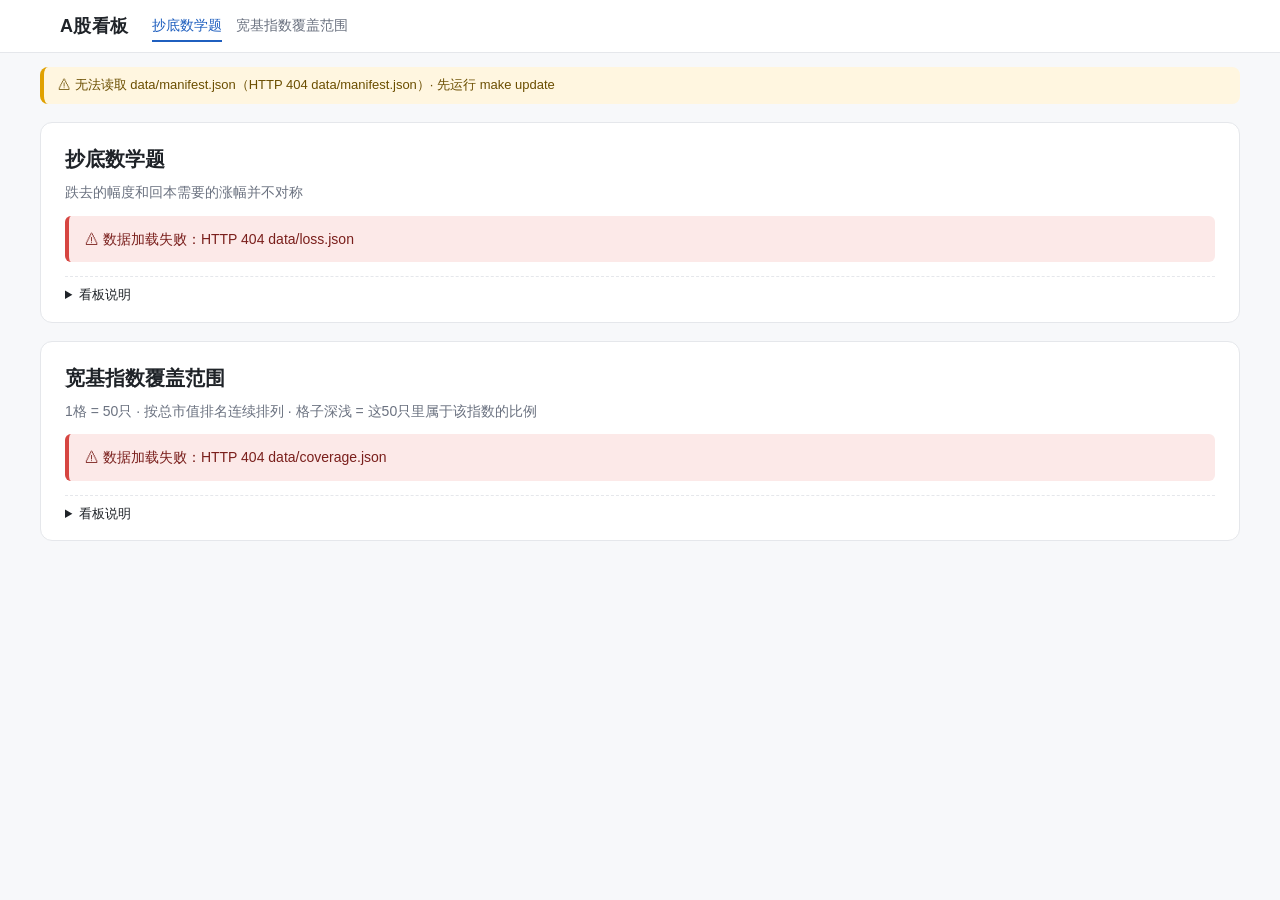
==== web/index.html @ 6a3ee6ce "M0: skeleton, ETL framework, web shell, panels: loss, coverage Self-authored A-share dashboard. Pyth" ====
<!DOCTYPE html>
<html lang="zh-CN">
<head>
  <meta charset="utf-8">
  <meta name="viewport" content="width=device-width, initial-scale=1">
  <meta name="robots" content="noindex, nofollow">
  <title>A股看板</title>
  <link rel="icon" href="data:image/svg+xml,%3Csvg xmlns='http://www.w3.org/2000/svg' viewBox='0 0 32 32'%3E%3Crect width='32' height='32' rx='6' fill='%231F5FBF'/%3E%3Crect x='6' y='17' width='5' height='9' fill='%23fff'/%3E%3Crect x='13.5' y='11' width='5' height='15' fill='%23fff'/%3E%3Crect x='21' y='6' width='5' height='20' fill='%23fff'/%3E%3C/svg%3E">
  <link rel="stylesheet" href="css/style.css">
  <script defer src="vendor/echarts.min.js"></script>
  <script defer src="js/app.js"></script>
  <script defer src="js/panels/loss.js"></script>
  <script defer src="js/panels/coverage.js"></script>
</head>
<body>
  <header class="site-header">
    <div class="site-header-inner">
      <h1>A股看板</h1>
      <nav id="nav" class="nav" aria-label="面板导航"></nav>
    </div>
  </header>

  <div id="freshness" class="freshness" role="status" aria-live="polite">正在读取数据状态…</div>

  <main id="main" class="main">
    <noscript><p class="panel-error">本页需要启用 JavaScript 才能渲染图表与表格。</p></noscript>
  </main>
</body>
</html>
---- web/css/style.css ----
/* A股看板 —— 主题与版式。无外部字体、无外部 URL。 */
:root {
  --bg: #F7F8FA;
  --fg: #1F2328;
  --muted: #6B7280;
  --card: #FFFFFF;
  --border: #E5E7EB;
  --accent: #1F5FBF;
  --up: #D64541;     /* 涨：红 */
  --down: #1E9E5A;   /* 跌：绿 */
  --header-h: 64px;
  /* 七个指数颜色由 js/app.js 在启动时写入 --idx-000300 … --idx-uncovered */
}

* { box-sizing: border-box; }

html {
  scroll-padding-top: calc(var(--header-h) + 8px);
}
/* 平滑滚动只在页面就位后启用（由 app.js 添加），避免与深链接首屏定位互相干扰 */
html.smooth { scroll-behavior: smooth; }

body {
  margin: 0;
  background: var(--bg);
  color: var(--fg);
  font: 15px/1.6 -apple-system, BlinkMacSystemFont, 'PingFang SC', 'Hiragino Sans GB',
        'Microsoft YaHei', 'Noto Sans CJK SC', 'Helvetica Neue', Arial, sans-serif;
  -webkit-font-smoothing: antialiased;
}

/* ---------- 顶栏 ---------- */
.site-header {
  position: sticky;
  top: 0;
  z-index: 20;
  background: rgba(255, 255, 255, 0.94);
  backdrop-filter: saturate(160%) blur(6px);
  border-bottom: 1px solid var(--border);
}
.site-header-inner {
  max-width: 1200px;
  margin: 0 auto;
  padding: 10px 20px;
  display: flex;
  flex-wrap: wrap;
  align-items: center;
  gap: 6px 24px;
}
.site-header h1 {
  margin: 0;
  font-size: 18px;
  font-weight: 600;
  letter-spacing: 0.02em;
}
.nav {
  display: flex;
  flex-wrap: wrap;
  gap: 2px 14px;
}
.nav-link {
  color: var(--muted);
  text-decoration: none;
  padding: 4px 0;
  border-bottom: 2px solid transparent;
  font-size: 14px;
}
.nav-link:hover { color: var(--fg); }
.nav-link.active {
  color: var(--accent);
  border-bottom-color: var(--accent);
}

/* ---------- 新鲜度条 ---------- */
.freshness {
  max-width: 1200px;
  margin: 14px auto 0;
  padding: 8px 14px;
  border-radius: 8px;
  font-size: 13px;
  color: var(--muted);
  background: #EEF1F5;
  border-left: 4px solid #B0B7C3;
}
.freshness code { font-size: 12px; background: rgba(0, 0, 0, 0.05); padding: 1px 5px; border-radius: 4px; }
.fresh-green { background: #E8F6EE; border-left-color: #1E9E5A; color: #14613A; }
.fresh-amber { background: #FFF6E0; border-left-color: #E0A100; color: #6B4E00; }
.fresh-red   { background: #FCE9E8; border-left-color: #D64541; color: #7A1F1C; }

/* ---------- 面板卡片 ---------- */
.main { padding: 0 0 40px; }
.panel {
  max-width: 1200px;
  margin: 18px auto;
  padding: 20px 24px 16px;
  background: var(--card);
  border: 1px solid var(--border);
  border-radius: 12px;
}
.panel-head {
  display: flex;
  flex-wrap: wrap;
  align-items: center;
  gap: 8px 14px;
}
.panel-head h2 {
  margin: 0;
  font-size: 20px;
  font-weight: 600;
  flex: 1 1 auto;
}
.btn-export {
  font: inherit;
  font-size: 13px;
  padding: 5px 12px;
  color: var(--accent);
  background: #fff;
  border: 1px solid var(--accent);
  border-radius: 6px;
  cursor: pointer;
}
.btn-export:hover { background: #EEF3FB; }
.btn-export:disabled { opacity: 0.5; cursor: default; }
.panel-subtitle { margin: 6px 0 0; color: var(--muted); font-size: 14px; }
.panel-asof { margin: 2px 0 12px; color: var(--muted); font-size: 12.5px; }
.panel-badge-stale {
  display: inline-block;
  padding: 2px 10px;
  border-radius: 999px;
  background: #FFF6E0;
  color: #6B4E00;
  border: 1px solid #E0A100;
  font-size: 12px;
}
.panel-body { min-height: 420px; position: relative; }
.panel-body h3 { font-size: 15px; margin: 22px 0 8px; font-weight: 600; }
.panel-loading { color: var(--muted); font-size: 13px; padding: 20px 0; }
.panel-error {
  margin: 12px 0;
  padding: 12px 16px;
  border-left: 4px solid var(--up);
  background: #FCE9E8;
  color: #7A1F1C;
  border-radius: 6px;
  font-size: 14px;
}
details.panel-notes {
  margin-top: 14px;
  border-top: 1px dashed var(--border);
  padding-top: 8px;
  font-size: 13px;
  color: var(--muted);
}
details.panel-notes summary { cursor: pointer; color: var(--fg); font-weight: 500; }
details.panel-notes ul { margin: 6px 0 0; padding-left: 20px; }
details.panel-notes li { margin: 3px 0; }

/* ---------- 图例、滚动容器 ---------- */
.legend { display: flex; flex-wrap: wrap; gap: 6px 16px; margin: 4px 0 10px; font-size: 13px; color: var(--muted); }
.legend-item { display: inline-flex; align-items: center; gap: 6px; }
.swatch { width: 14px; height: 14px; border-radius: 3px; display: inline-block; }
.scroll-x { overflow-x: auto; -webkit-overflow-scrolling: touch; }
.scroll-x > .chart-wide { min-width: 860px; }
.chart { width: 100%; }
.chart-note { margin: 6px 0 0; font-size: 13px; color: var(--muted); }

/* ---------- 表格 ---------- */
table.data-table {
  border-collapse: collapse;
  font-size: 13.5px;
  margin: 6px 0 0;
}
table.data-table caption {
  caption-side: bottom;
  text-align: left;
  color: var(--muted);
  font-size: 12.5px;
  padding: 6px 0 0;
}
table.data-table th,
table.data-table td {
  padding: 6px 10px;
  border: 1px solid var(--border);
  text-align: right;
  white-space: nowrap;
  font-variant-numeric: tabular-nums;
}
table.data-table th { background: #F3F4F6; font-weight: 600; }
table.data-table th[scope="row"] { text-align: left; }
table.data-table thead th:first-child { text-align: left; }

table.loss-table td.na { color: #9CA3AF; text-align: center; }
table.loss-table td.deep { color: #fff; }
table.recovery-table { margin-top: 8px; }
table.overlap-table td.strong { color: #fff; }

/* ---------- 窄屏 ---------- */
@media (max-width: 768px) {
  :root { --header-h: 84px; }
  .site-header-inner { padding: 8px 12px; gap: 2px 14px; }
  .site-header h1 { font-size: 16px; }
  .nav-link { font-size: 13px; }
  .freshness { margin: 10px 10px 0; font-size: 12px; }
  .panel { margin: 12px 10px; padding: 12px 12px 10px; border-radius: 10px; }
  .panel-head h2 { font-size: 17px; }
  .panel-subtitle { font-size: 13px; }
  .panel-asof .asof-suffix { display: none; }
  .panel-body { min-height: 0 !important; }
  table.data-table { font-size: 12px; }
  table.data-table th, table.data-table td { padding: 4px 6px; }
}
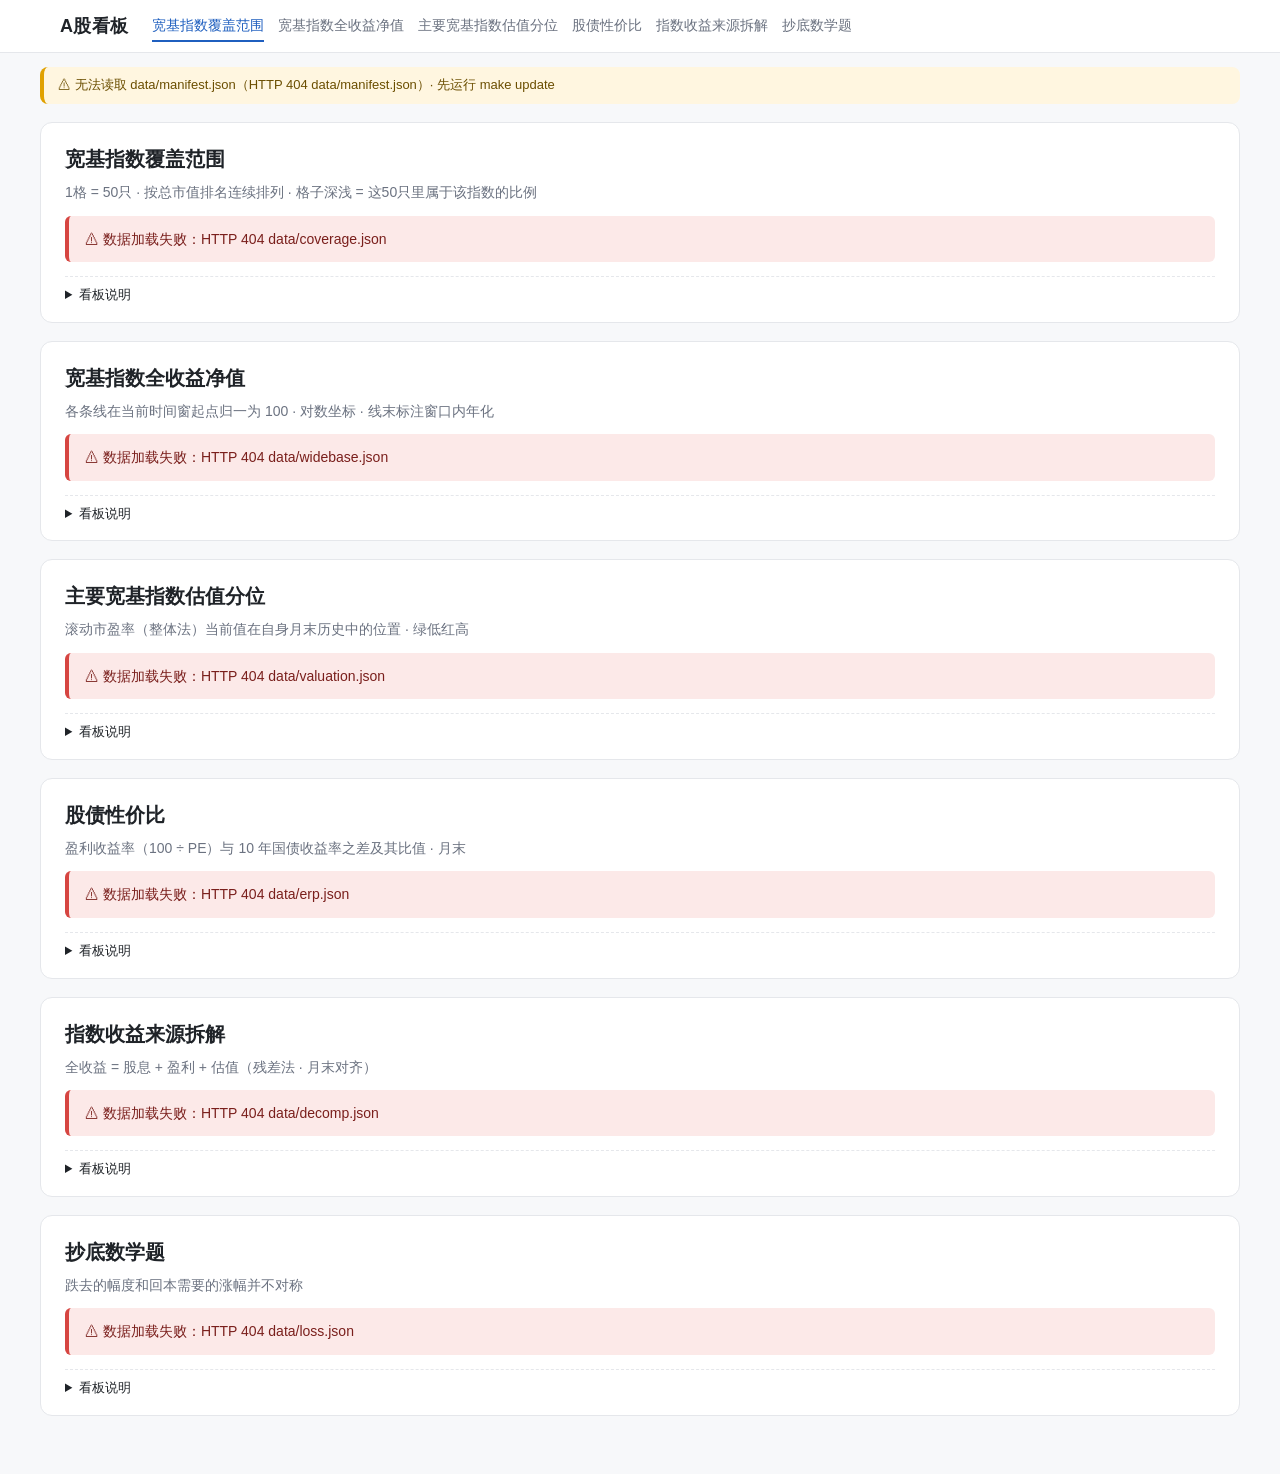
==== commit 56509433: "M1: 宽基与估值簇 — widebase, valuation, erp, decomp 四个新面板（注册顺序 coverage → widebase → valuation → erp → dec" ====
--- a/web/index.html
+++ b/web/index.html
@@ -9,8 +9,14 @@
   <link rel="stylesheet" href="css/style.css">
   <script defer src="vendor/echarts.min.js"></script>
   <script defer src="js/app.js"></script>
+  <script defer src="js/lib/charts.js"></script>
+  <!-- 面板脚本的顺序 = 注册顺序 = 页面与导航顺序 -->
+  <script defer src="js/panels/coverage.js"></script>
+  <script defer src="js/panels/widebase.js"></script>
+  <script defer src="js/panels/valuation.js"></script>
+  <script defer src="js/panels/erp.js"></script>
+  <script defer src="js/panels/decomp.js"></script>
   <script defer src="js/panels/loss.js"></script>
-  <script defer src="js/panels/coverage.js"></script>
 </head>
 <body>
   <header class="site-header">
--- a/web/css/style.css
+++ b/web/css/style.css
@@ -193,6 +193,60 @@
 table.loss-table td.deep { color: #fff; }
 table.recovery-table { margin-top: 8px; }
 table.overlap-table td.strong { color: #fff; }
+table.data-table th.sortable { cursor: pointer; user-select: none; }
+table.data-table th.sortable:hover { background: #E9EBEF; }
+table.data-table th.sortable[aria-sort="descending"]::after { content: ' \25BE'; color: var(--accent); }
+table.data-table th.sortable[aria-sort="ascending"]::after { content: ' \25B4'; color: var(--accent); }
+table.data-table td.pos { color: var(--up); }
+table.data-table td.neg { color: var(--down); }
+table.data-table td.dim { color: #9CA3AF; }
+
+/* ---------- 面板工具条、读数、图表高度 ---------- */
+.panel-tools { display: flex; flex-wrap: wrap; gap: 6px; margin: 0 0 10px; align-items: center; }
+.range-btn {
+  font: inherit;
+  font-size: 13px;
+  padding: 4px 10px;
+  color: var(--fg);
+  background: #fff;
+  border: 1px solid var(--border);
+  border-radius: 6px;
+  cursor: pointer;
+  line-height: 1.4;
+}
+.range-btn:hover { border-color: var(--accent); color: var(--accent); }
+.range-btn.active { background: var(--accent); color: #fff; border-color: var(--accent); }
+.range-btn:focus-visible { outline: 2px solid var(--accent); outline-offset: 2px; }
+.inline-select {
+  font: inherit;
+  font-size: 13px;
+  padding: 4px 8px;
+  border: 1px solid var(--border);
+  border-radius: 6px;
+  background: #fff;
+  color: var(--fg);
+}
+.tools-label { font-size: 13px; color: var(--muted); margin-right: 2px; }
+.readout { display: flex; flex-wrap: wrap; gap: 4px 18px; margin: 6px 0 10px; font-size: 14px; color: var(--muted); }
+.readout strong { color: var(--fg); font-size: 16px; font-variant-numeric: tabular-nums; font-weight: 600; }
+.chart-tall { height: 520px; }
+.chart-mid { height: 420px; }
+.chart-auto { min-height: 160px; }
+.formula {
+  margin: 10px 0 0;
+  font-size: 13px;
+  color: var(--muted);
+  font-family: ui-monospace, SFMono-Regular, Menlo, Consolas, 'PingFang SC', 'Microsoft YaHei', monospace;
+}
+.val-legend { display: flex; flex-wrap: wrap; gap: 4px 14px; font-size: 12.5px; color: var(--muted); margin: 0 0 6px; }
+.val-legend .grad {
+  display: inline-block; width: 64px; height: 10px; border-radius: 5px; vertical-align: middle; margin: 0 6px;
+  background: linear-gradient(90deg, var(--down), #E6C84B, var(--up));
+}
+.badge-short {
+  display: inline-block; padding: 0 6px; border-radius: 999px; font-size: 11px; line-height: 16px;
+  background: #FFF6E0; color: #6B4E00; border: 1px solid #E0A100; margin-left: 4px; vertical-align: middle;
+}
 
 /* ---------- 窄屏 ---------- */
 @media (max-width: 768px) {
@@ -208,4 +262,9 @@
   .panel-body { min-height: 0 !important; }
   table.data-table { font-size: 12px; }
   table.data-table th, table.data-table td { padding: 4px 6px; }
-}
+  .chart-tall { height: 380px; }
+  .chart-mid { height: 340px; }
+  .range-btn { padding: 4px 8px; font-size: 12px; }
+  .readout { font-size: 13px; gap: 2px 12px; }
+  .readout strong { font-size: 14px; }
+}
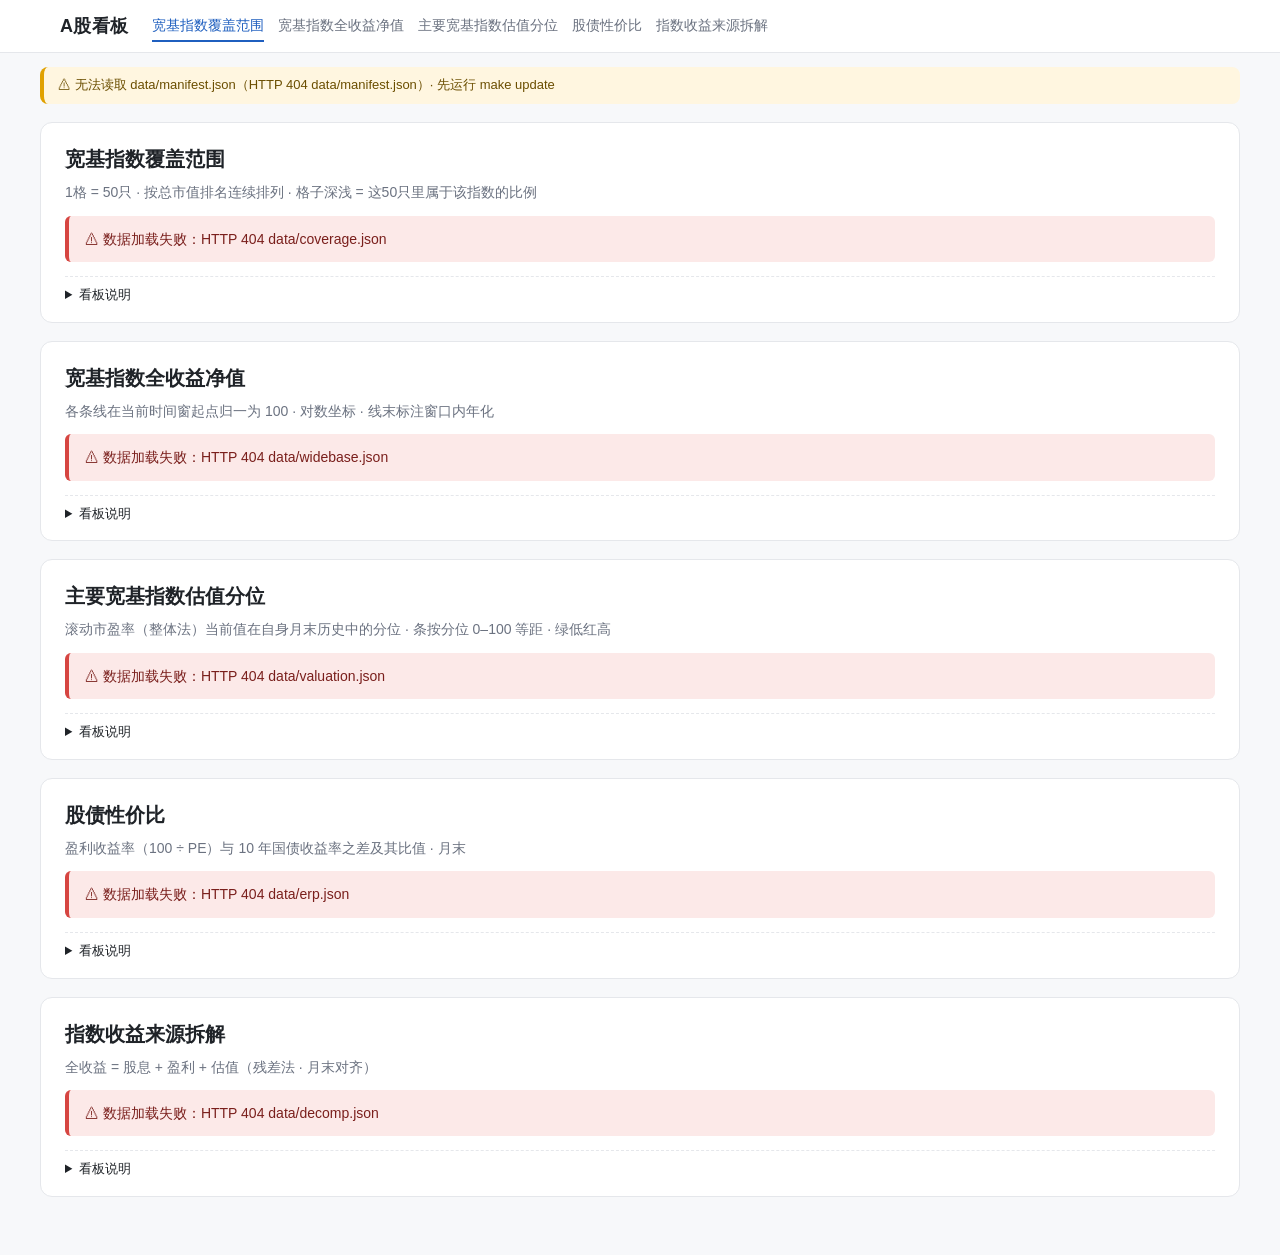
==== commit f9ab2bb6: "M2 part 3: swheat, indheat, turnover front end; valuation percentile bar; shared heatmap helpers" ====
--- a/web/index.html
+++ b/web/index.html
@@ -16,6 +16,9 @@
   <script defer src="js/panels/valuation.js"></script>
   <script defer src="js/panels/erp.js"></script>
   <script defer src="js/panels/decomp.js"></script>
+  <script defer src="js/panels/swheat.js"></script>
+  <script defer src="js/panels/indheat.js"></script>
+  <script defer src="js/panels/turnover.js"></script>
   <script defer src="js/panels/loss.js"></script>
 </head>
 <body>
--- a/web/css/style.css
+++ b/web/css/style.css
@@ -227,6 +227,16 @@
   color: var(--fg);
 }
 .tools-label { font-size: 13px; color: var(--muted); margin-right: 2px; }
+.tools-group { display: inline-flex; flex-wrap: wrap; gap: 6px; align-items: center; margin-right: 10px; }
+.tools-group[hidden] { display: none; }
+.crumbs { display: flex; flex-wrap: wrap; align-items: center; gap: 6px 10px; margin: 0 0 8px; font-size: 13px; color: var(--muted); }
+.crumbs strong { color: var(--fg); }
+.crumbs .sep { color: #9CA3AF; }
+.btn-back { margin-left: 4px; }
+.heat-legend { font-size: 12.5px; color: var(--muted); margin: 0 0 6px; }
+.chart-heat { height: 820px; }
+.chart-heat-ind { height: 780px; }
+.chart-turnover { height: 640px; }
 .readout { display: flex; flex-wrap: wrap; gap: 4px 18px; margin: 6px 0 10px; font-size: 14px; color: var(--muted); }
 .readout strong { color: var(--fg); font-size: 16px; font-variant-numeric: tabular-nums; font-weight: 600; }
 .chart-tall { height: 520px; }
@@ -264,6 +274,10 @@
   table.data-table th, table.data-table td { padding: 4px 6px; }
   .chart-tall { height: 380px; }
   .chart-mid { height: 340px; }
+  .chart-heat { height: 620px; }
+  .chart-heat-ind { height: 600px; }
+  .chart-turnover { height: 520px; }
+  .tools-group { margin-right: 6px; }
   .range-btn { padding: 4px 8px; font-size: 12px; }
   .readout { font-size: 13px; gap: 2px 12px; }
   .readout strong { font-size: 14px; }
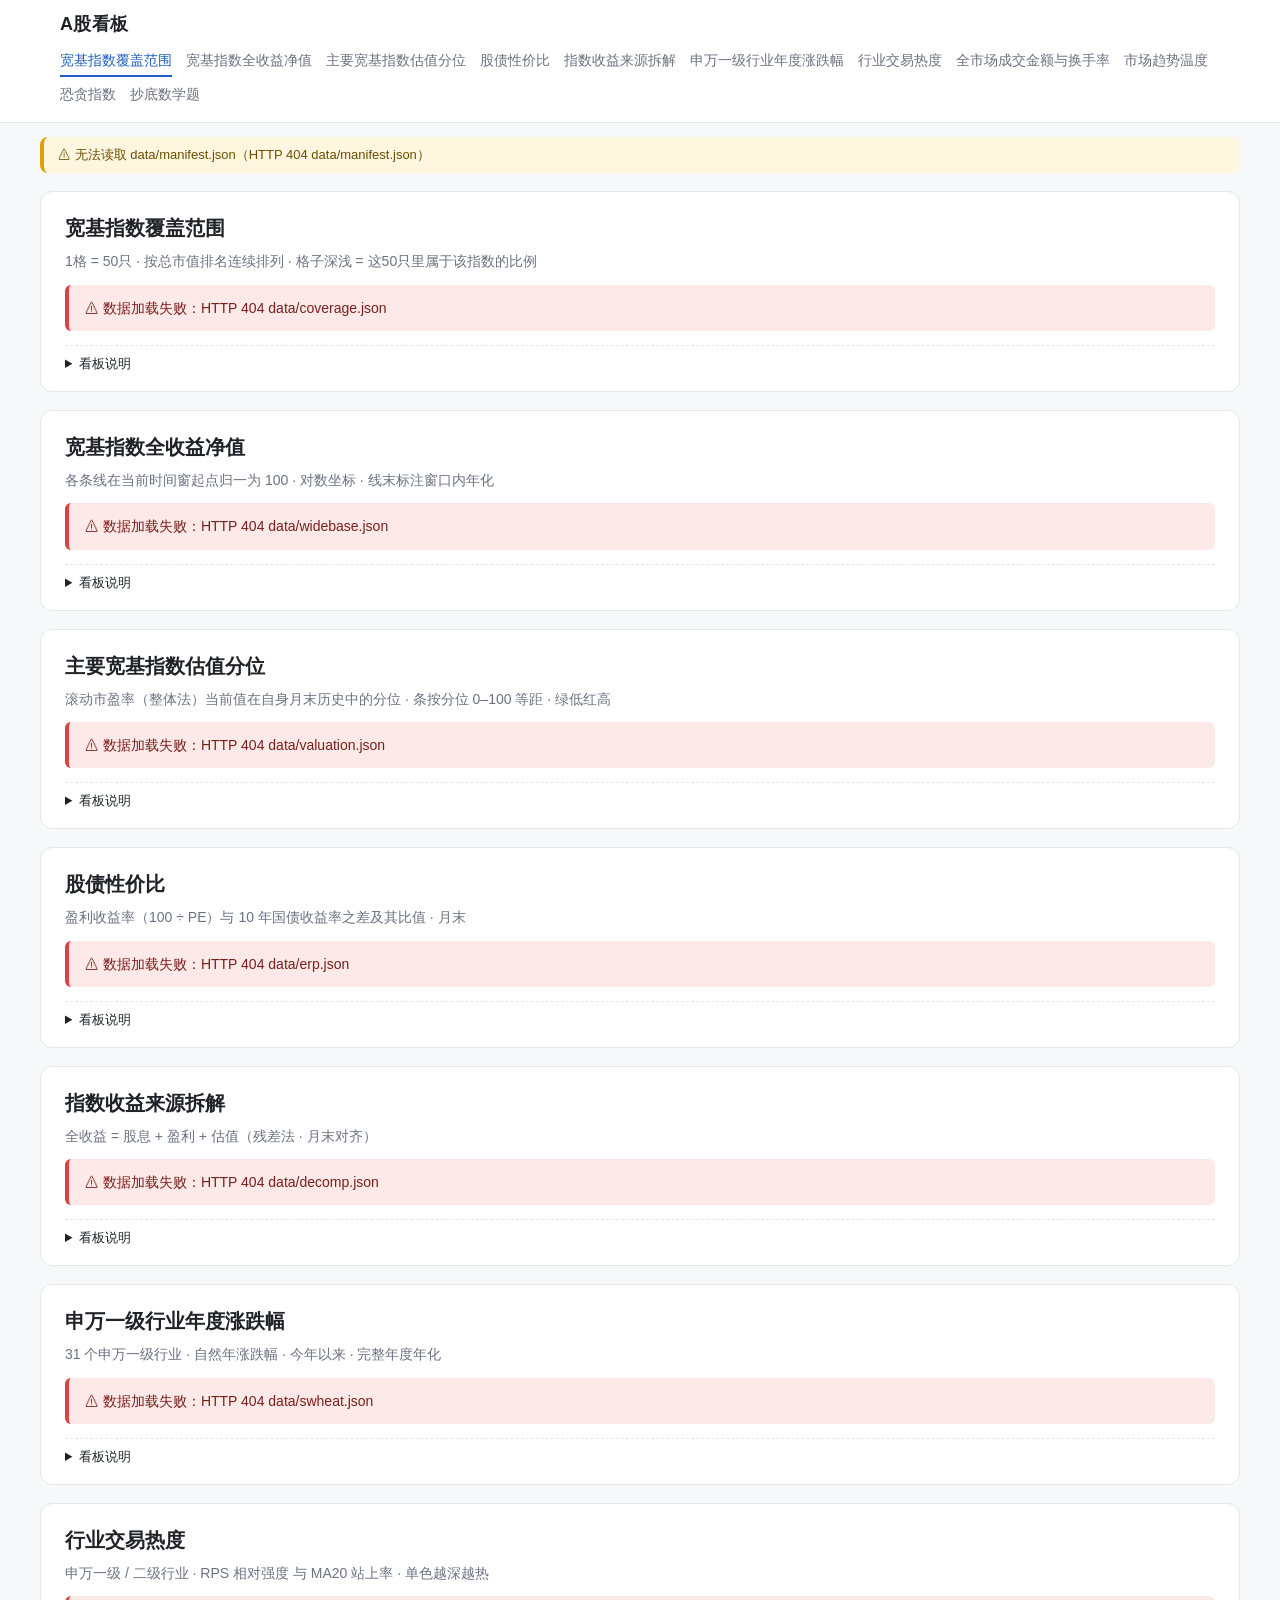
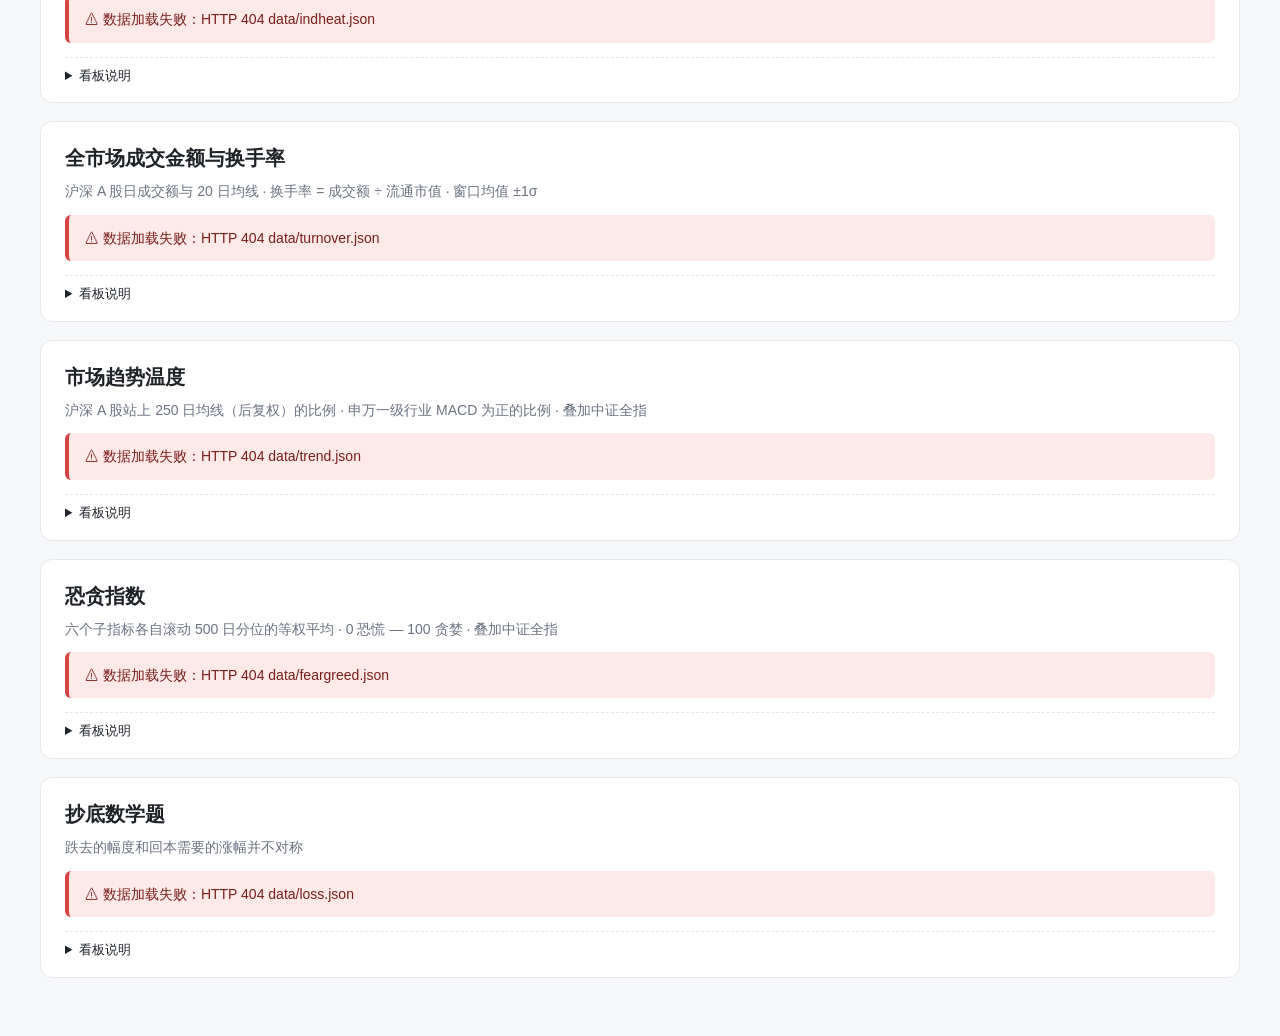
==== commit c0834e41: "M3 part 3: trend + feargreed front-end panels, time-axis helpers, palette" ====
--- a/web/index.html
+++ b/web/index.html
@@ -19,6 +19,8 @@
   <script defer src="js/panels/swheat.js"></script>
   <script defer src="js/panels/indheat.js"></script>
   <script defer src="js/panels/turnover.js"></script>
+  <script defer src="js/panels/trend.js"></script>
+  <script defer src="js/panels/feargreed.js"></script>
   <script defer src="js/panels/loss.js"></script>
 </head>
 <body>
--- a/web/css/style.css
+++ b/web/css/style.css
@@ -237,6 +237,14 @@
 .chart-heat { height: 820px; }
 .chart-heat-ind { height: 780px; }
 .chart-turnover { height: 640px; }
+.chart-trend { height: 720px; }
+.chart-fg { height: 760px; }
+.fg-head { display: flex; flex-wrap: wrap; align-items: baseline; gap: 10px 22px; margin: 4px 0 10px; }
+.fg-big { font-size: 44px; font-weight: 700; line-height: 1; font-variant-numeric: tabular-nums; }
+.fg-band { font-size: 18px; font-weight: 600; padding: 2px 10px; border-radius: 6px; color: #fff; }
+.fg-date { color: var(--muted); font-size: 13px; }
+.fg-table td.num { text-align: right; font-variant-numeric: tabular-nums; }
+.fg-table .def { color: var(--muted); font-size: 12.5px; text-align: left; white-space: normal; min-width: 240px; }
 .readout { display: flex; flex-wrap: wrap; gap: 4px 18px; margin: 6px 0 10px; font-size: 14px; color: var(--muted); }
 .readout strong { color: var(--fg); font-size: 16px; font-variant-numeric: tabular-nums; font-weight: 600; }
 .chart-tall { height: 520px; }
@@ -277,6 +285,9 @@
   .chart-heat { height: 620px; }
   .chart-heat-ind { height: 600px; }
   .chart-turnover { height: 520px; }
+  .chart-trend { height: 600px; }
+  .chart-fg { height: 640px; }
+  .fg-big { font-size: 36px; }
   .tools-group { margin-right: 6px; }
   .range-btn { padding: 4px 8px; font-size: 12px; }
   .readout { font-size: 13px; gap: 2px 12px; }
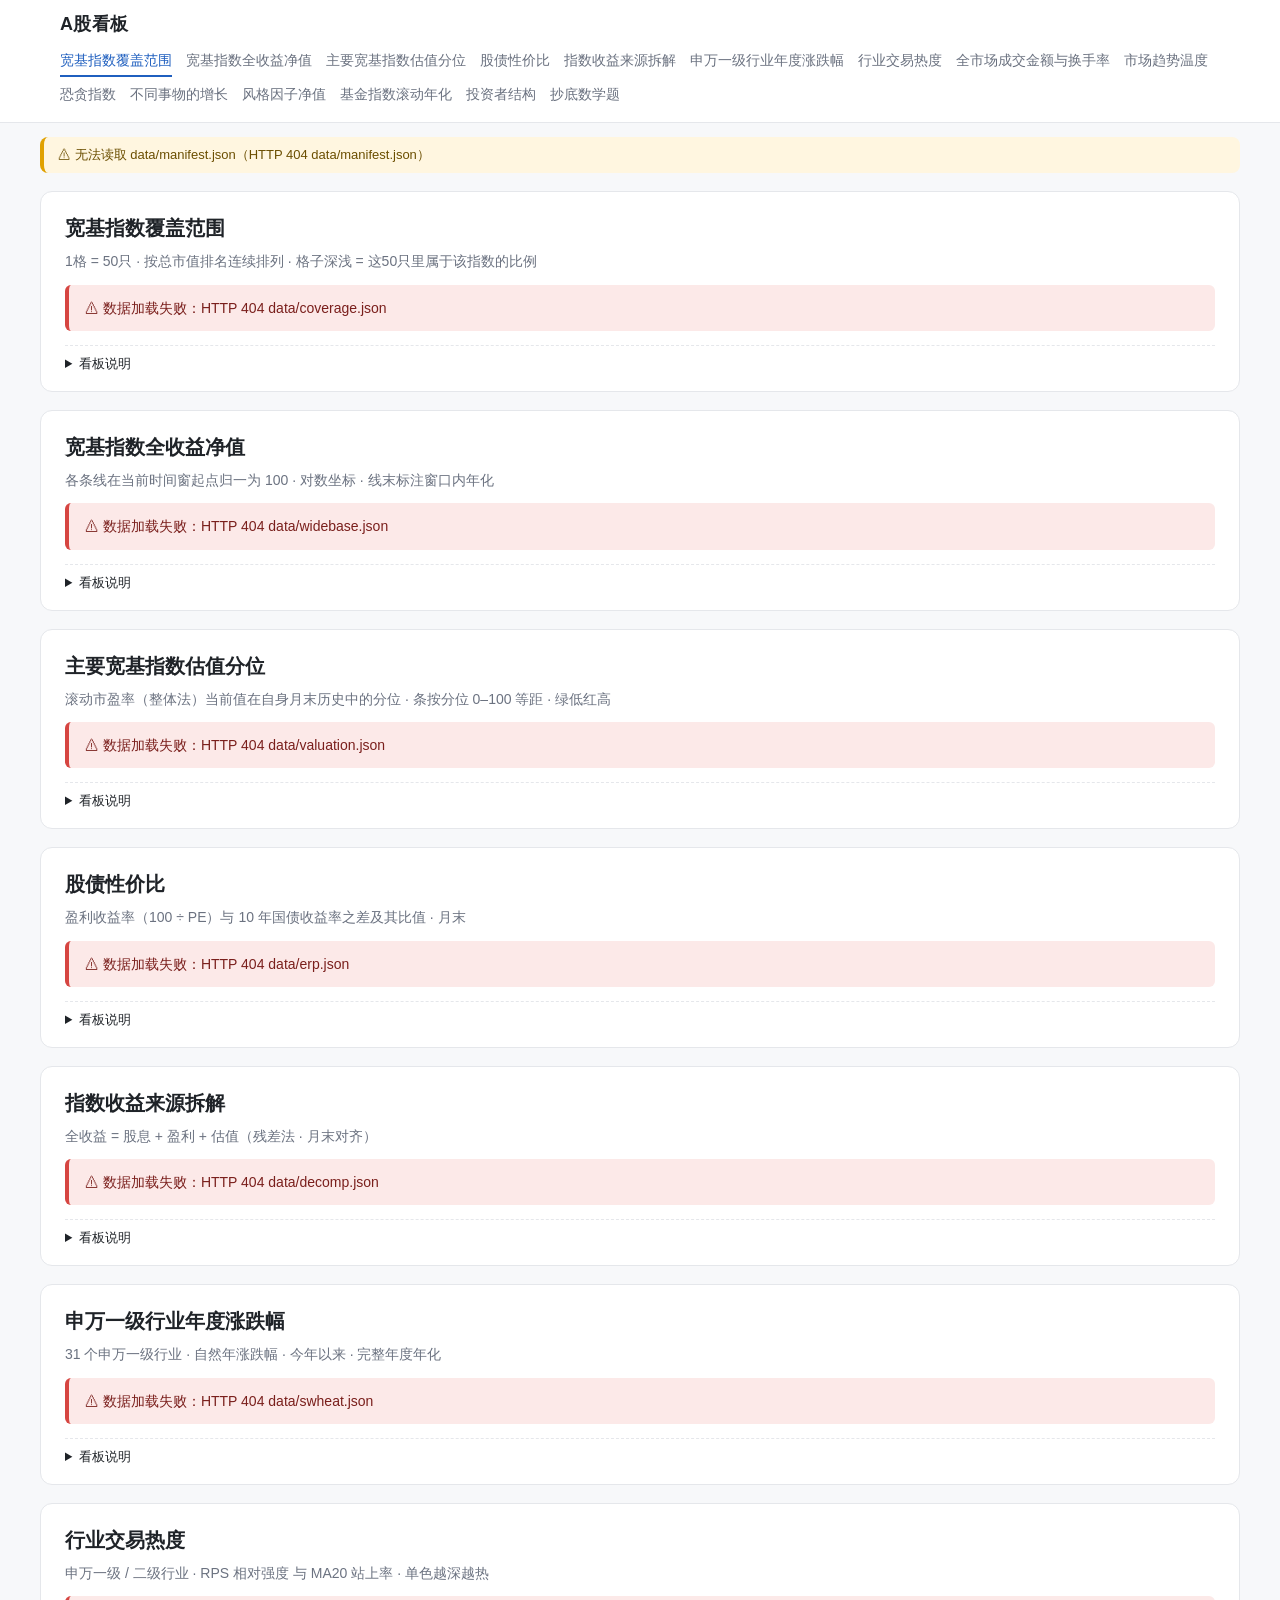
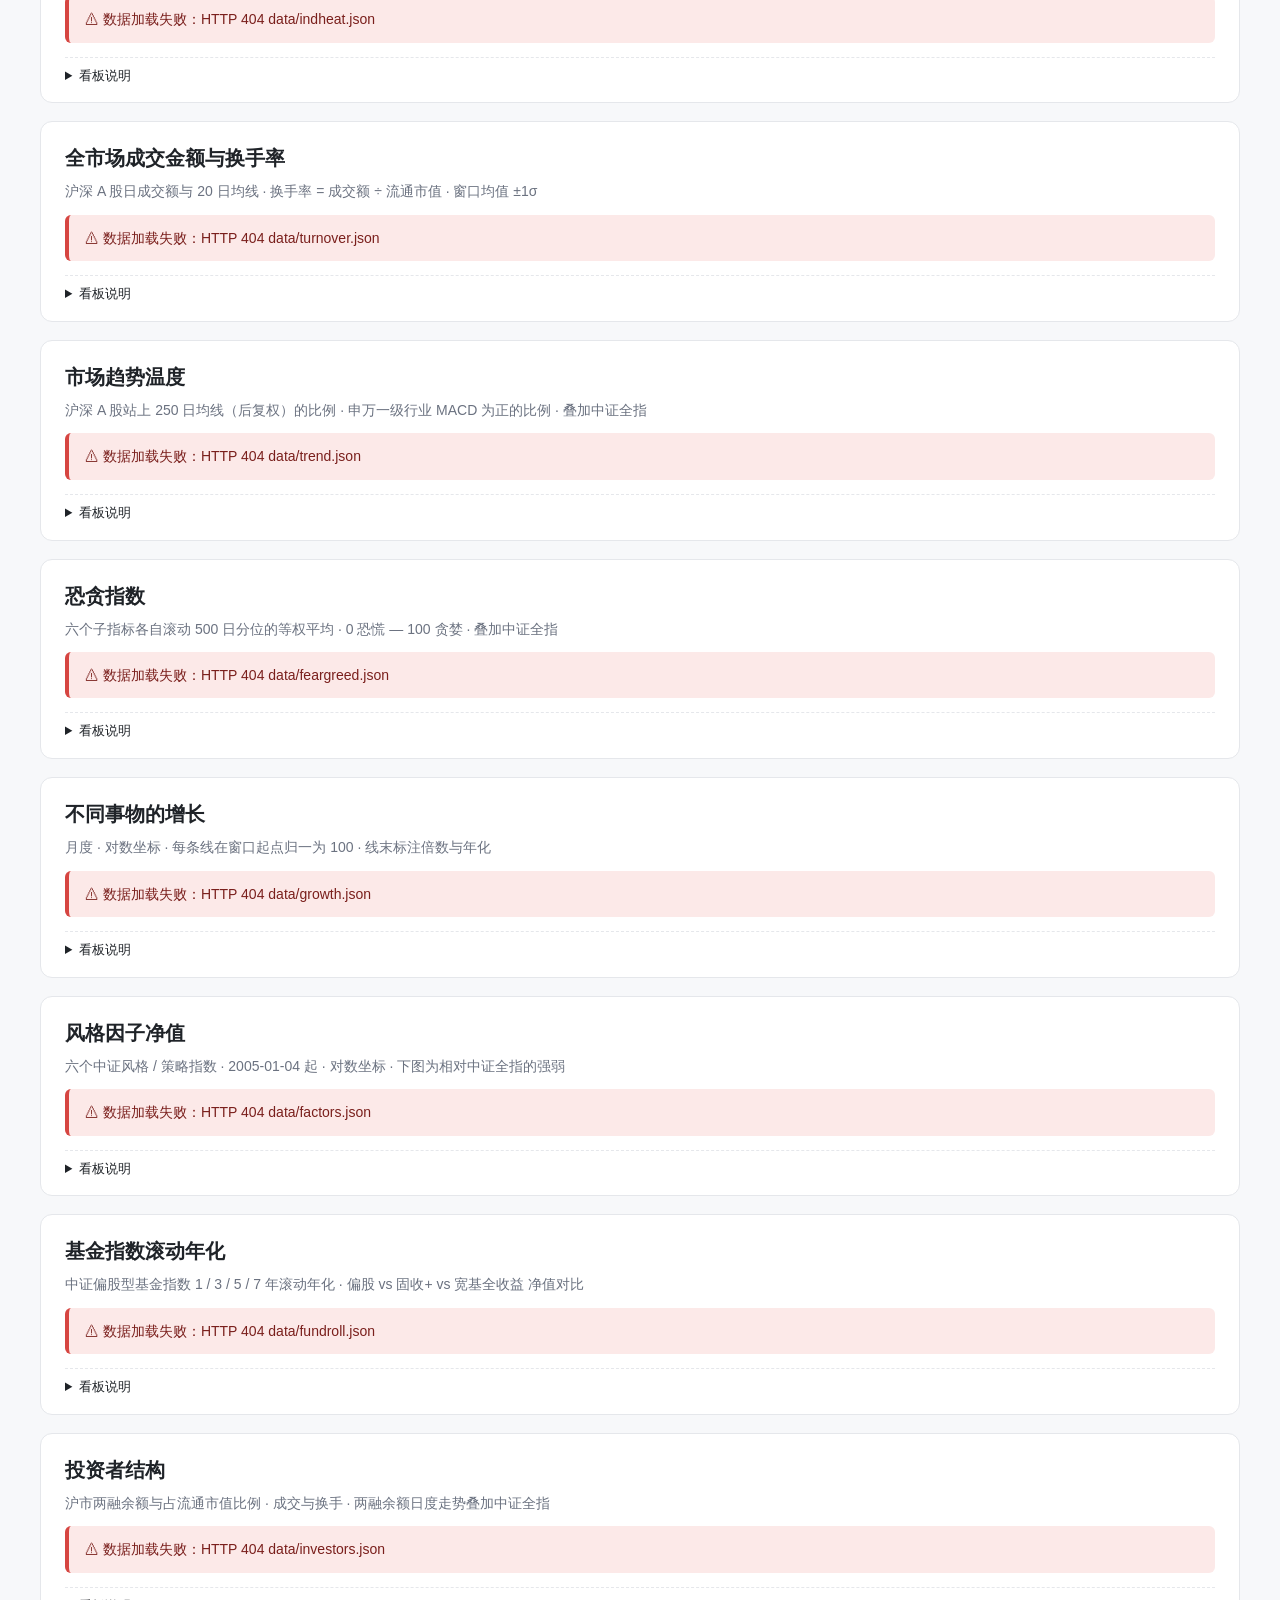
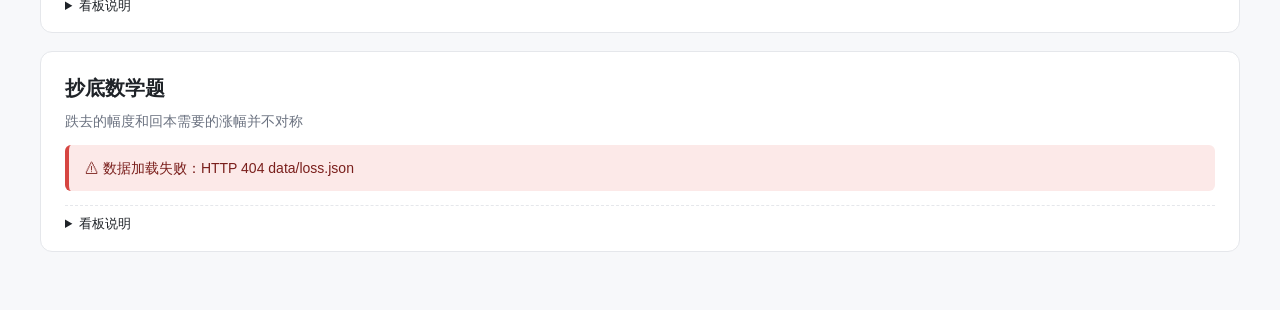
==== commit f95030fa: "M4 part 3: growth / factors / fundroll / investors front end, legend toggle + window normalisation h" ====
--- a/web/index.html
+++ b/web/index.html
@@ -21,6 +21,10 @@
   <script defer src="js/panels/turnover.js"></script>
   <script defer src="js/panels/trend.js"></script>
   <script defer src="js/panels/feargreed.js"></script>
+  <script defer src="js/panels/growth.js"></script>
+  <script defer src="js/panels/factors.js"></script>
+  <script defer src="js/panels/fundroll.js"></script>
+  <script defer src="js/panels/investors.js"></script>
   <script defer src="js/panels/loss.js"></script>
 </head>
 <body>
--- a/web/css/style.css
+++ b/web/css/style.css
@@ -8,7 +8,7 @@
   --accent: #1F5FBF;
   --up: #D64541;     /* 涨：红 */
   --down: #1E9E5A;   /* 跌：绿 */
-  --header-h: 64px;
+  --header-h: 64px;  /* 单行导航时的顶栏高度（兜底值）；js/app.js 启动后按顶栏实际高度改写，导航折行时随之变大 */
   /* 七个指数颜色由 js/app.js 在启动时写入 --idx-000300 … --idx-uncovered */
 }
 
@@ -250,6 +250,19 @@
 .chart-tall { height: 520px; }
 .chart-mid { height: 420px; }
 .chart-auto { min-height: 160px; }
+.chart-growth { height: 640px; }
+.chart-factors { height: 560px; }
+.chart-factors-rel { height: 420px; }
+.chart-fundroll { height: 400px; }
+.chart-fundnav { height: 520px; }
+.chart-margin { height: 480px; }
+/* 投资者结构的指标卡片 */
+.cards { display: grid; grid-template-columns: repeat(auto-fill, minmax(200px, 1fr)); gap: 10px; margin: 4px 0 14px; }
+.card { border: 1px solid #E5E7EB; border-radius: 10px; padding: 10px 12px; background: #fff; }
+.card-label { font-size: 12.5px; color: var(--muted); }
+.card-value { font-size: 22px; font-weight: 600; font-variant-numeric: tabular-nums; margin: 2px 0; }
+.card-unit { font-size: 12px; color: var(--muted); margin-left: 3px; font-weight: 400; }
+.card-meta { font-size: 12px; color: var(--muted); }
 .formula {
   margin: 10px 0 0;
   font-size: 13px;
@@ -287,6 +300,13 @@
   .chart-turnover { height: 520px; }
   .chart-trend { height: 600px; }
   .chart-fg { height: 640px; }
+  .chart-growth { height: 460px; }
+  .chart-factors { height: 440px; }
+  .chart-factors-rel { height: 340px; }
+  .chart-fundroll { height: 320px; }
+  .chart-fundnav { height: 420px; }
+  .chart-margin { height: 380px; }
+  .card-value { font-size: 19px; }
   .fg-big { font-size: 36px; }
   .tools-group { margin-right: 6px; }
   .range-btn { padding: 4px 8px; font-size: 12px; }
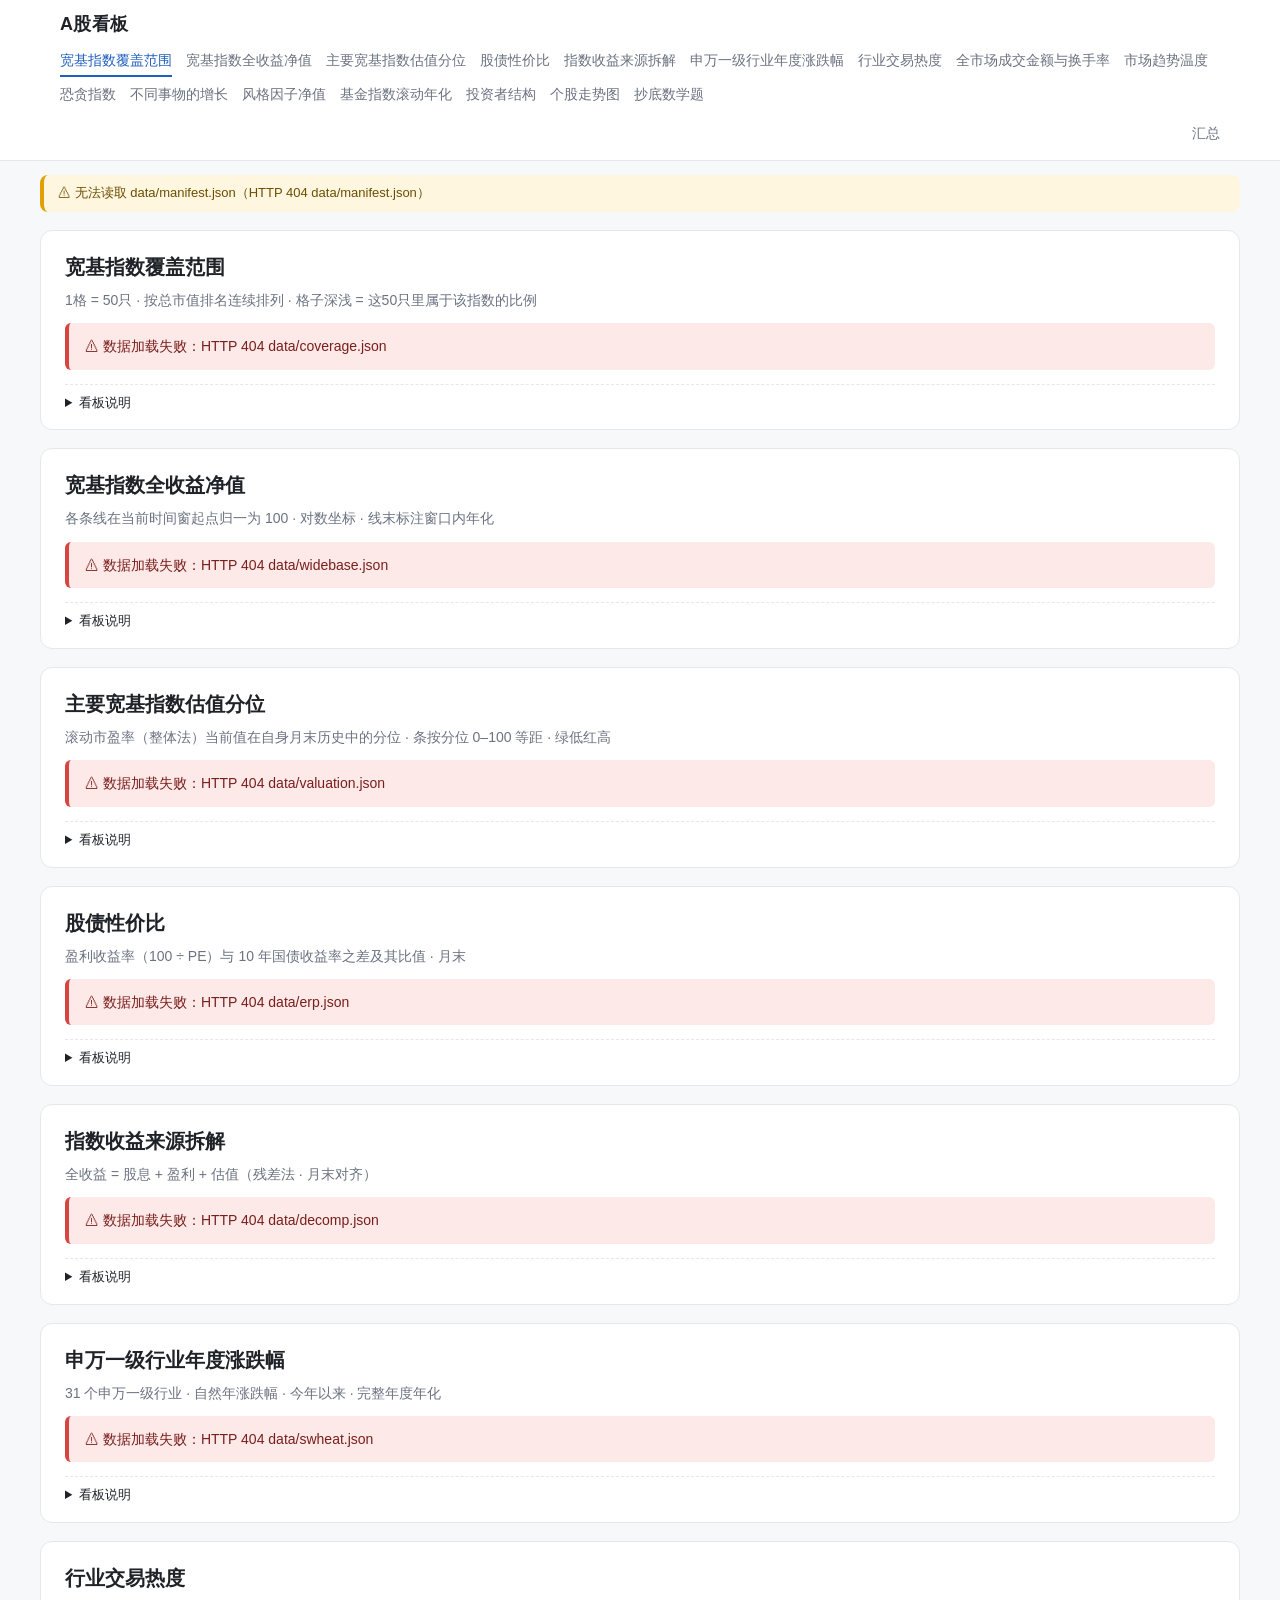
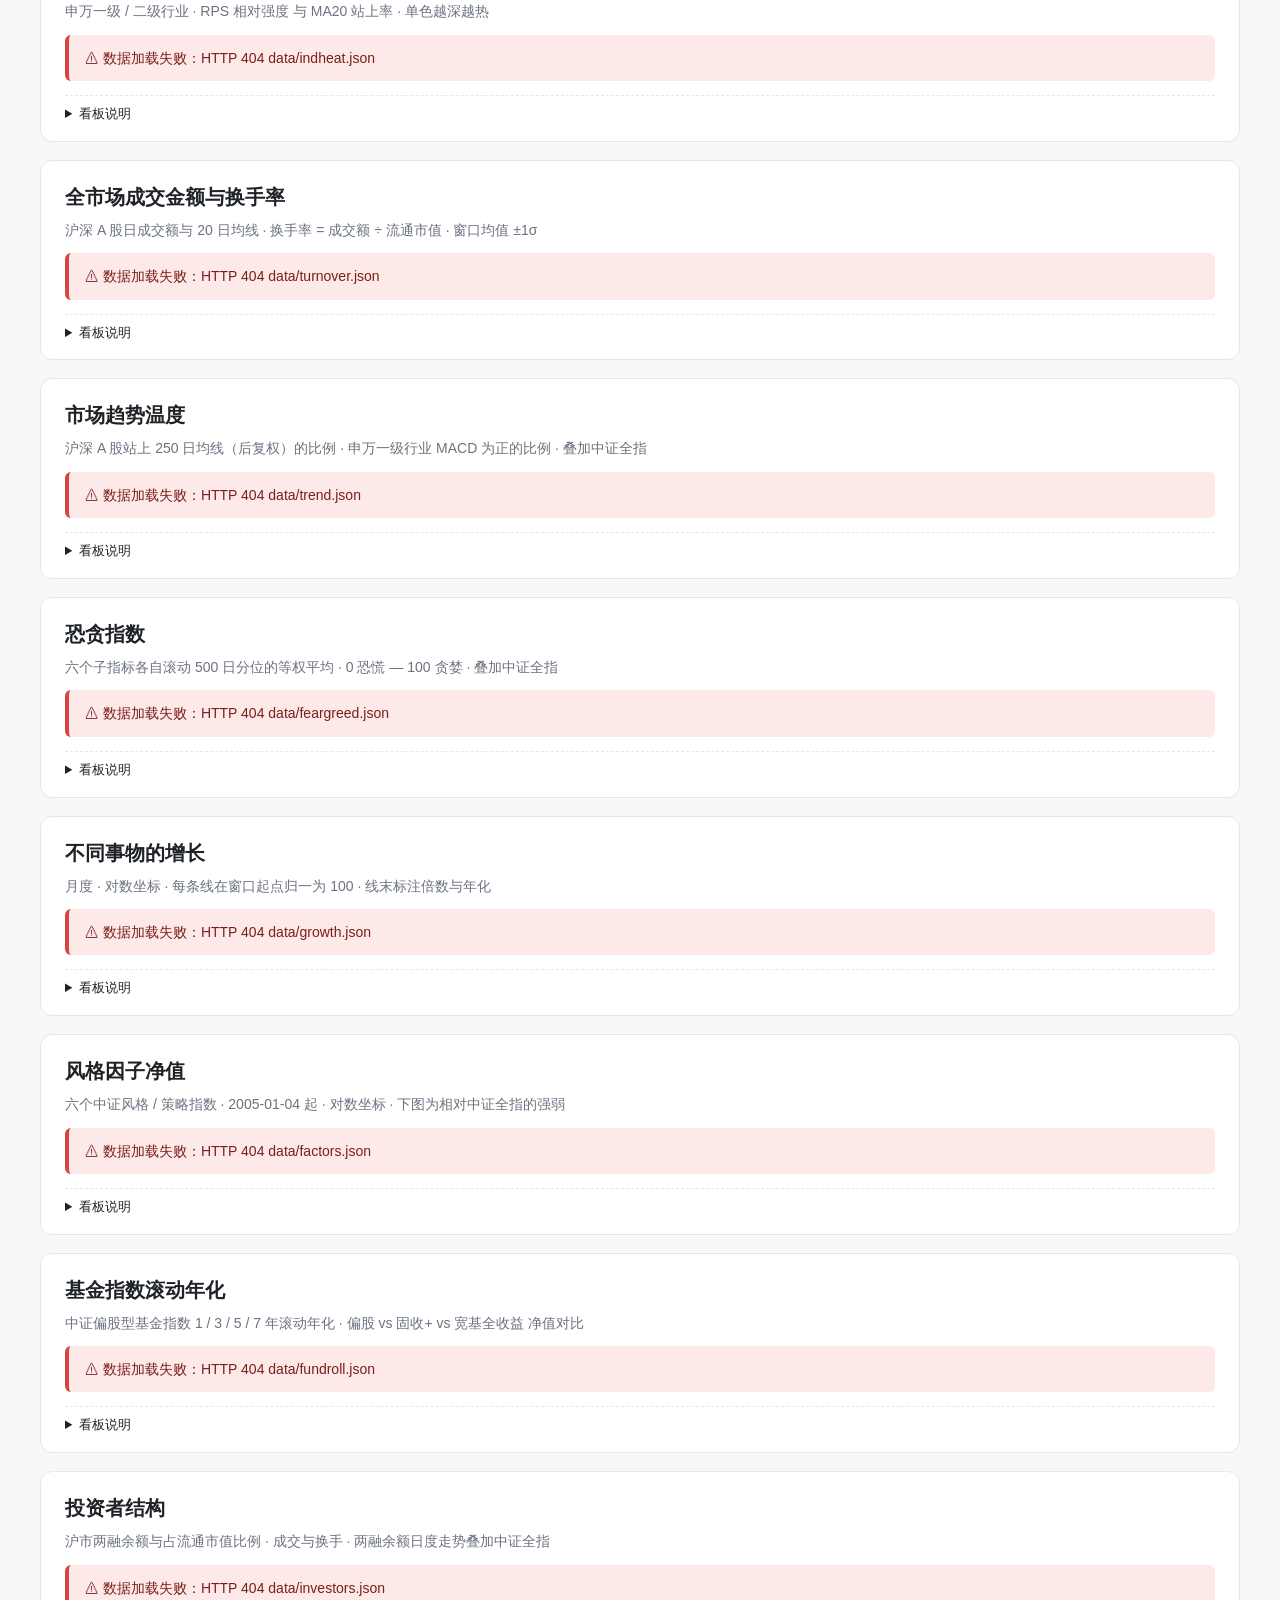
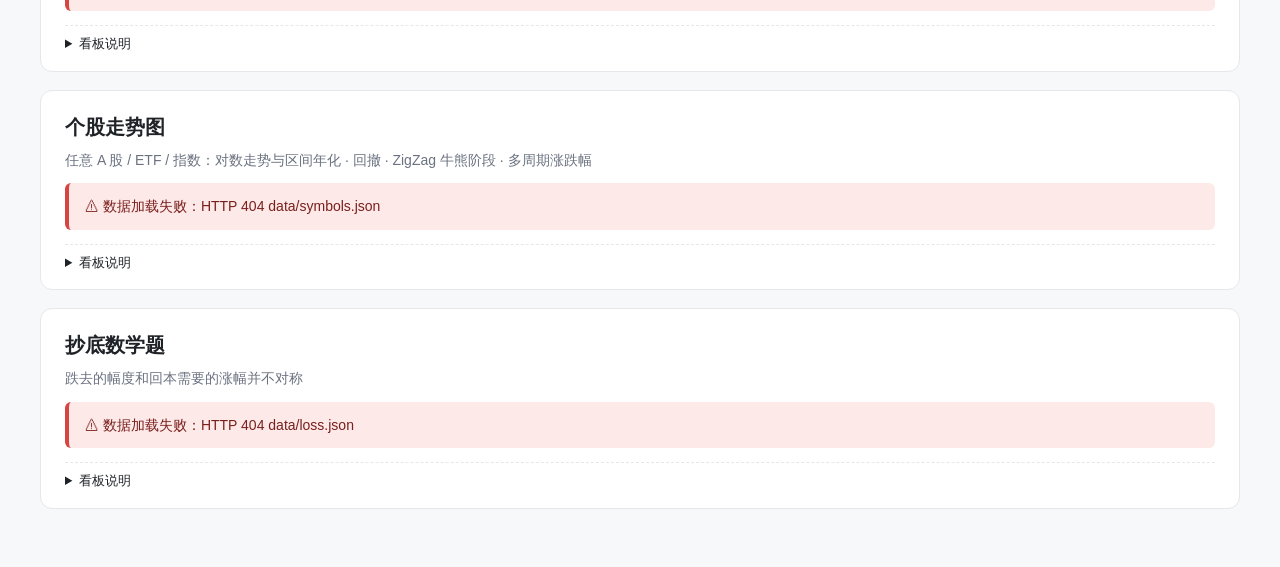
==== commit d8da1612: "M5: 个股走势图（浏览器端腾讯日线 + ZigZag 牛熊）、汇总页、symbols.json - web/js/panels/stock.js：个股 / ETF / 指数走势图面板——离线联想输入" ====
--- a/web/index.html
+++ b/web/index.html
@@ -10,6 +10,8 @@
   <script defer src="vendor/echarts.min.js"></script>
   <script defer src="js/app.js"></script>
   <script defer src="js/lib/charts.js"></script>
+  <script defer src="js/lib/kline.js"></script>
+  <script defer src="js/lib/bullbear.js"></script>
   <!-- 面板脚本的顺序 = 注册顺序 = 页面与导航顺序 -->
   <script defer src="js/panels/coverage.js"></script>
   <script defer src="js/panels/widebase.js"></script>
@@ -25,6 +27,7 @@
   <script defer src="js/panels/factors.js"></script>
   <script defer src="js/panels/fundroll.js"></script>
   <script defer src="js/panels/investors.js"></script>
+  <script defer src="js/panels/stock.js"></script>
   <script defer src="js/panels/loss.js"></script>
 </head>
 <body>
@@ -32,6 +35,7 @@
     <div class="site-header-inner">
       <h1>A股看板</h1>
       <nav id="nav" class="nav" aria-label="面板导航"></nav>
+      <a class="nav-link nav-page" href="summary.html">汇总</a>
     </div>
   </header>
 
--- a/web/css/style.css
+++ b/web/css/style.css
@@ -70,6 +70,8 @@
   color: var(--accent);
   border-bottom-color: var(--accent);
 }
+/* 顶栏右侧的页面链接（看板 ⇄ 汇总） */
+.nav-page { margin-left: auto; font-weight: 500; }
 
 /* ---------- 新鲜度条 ---------- */
 .freshness {
@@ -279,6 +281,86 @@
   background: #FFF6E0; color: #6B4E00; border: 1px solid #E0A100; margin-left: 4px; vertical-align: middle;
 }
 
+/* ---------- 个股走势图：搜索框、联想、读数、图高、阶段表、分年 ---------- */
+.stock-search { position: relative; }
+.stock-input {
+  font: inherit;
+  font-size: 13px;
+  width: 240px;
+  padding: 4px 10px;
+  border: 1px solid var(--border);
+  border-radius: 6px;
+  background: #fff;
+  color: var(--fg);
+}
+.stock-input:focus { outline: 2px solid var(--accent); outline-offset: 1px; border-color: var(--accent); }
+.stock-suggest {
+  position: absolute;
+  left: 0;
+  top: calc(100% + 4px);
+  z-index: 5;
+  min-width: 300px;
+  max-height: 320px;
+  overflow-y: auto;
+  margin: 0;
+  padding: 4px 0;
+  list-style: none;
+  background: #fff;
+  border: 1px solid var(--border);
+  border-radius: 8px;
+  box-shadow: 0 6px 20px rgba(0, 0, 0, 0.08);
+  font-size: 13px;
+}
+.stock-suggest[hidden] { display: none; }
+.stock-suggest li { display: flex; align-items: center; gap: 10px; padding: 5px 12px; cursor: pointer; }
+.stock-suggest li:hover, .stock-suggest li.active { background: #EEF3FB; }
+.stock-suggest .code { font-variant-numeric: tabular-nums; color: var(--muted); min-width: 56px; }
+.stock-suggest .name { flex: 1 1 auto; color: var(--fg); }
+.stock-suggest .tag { font-size: 11px; color: var(--muted); border: 1px solid var(--border); border-radius: 999px; padding: 0 6px; line-height: 16px; }
+.stock-status { margin: 4px 0 8px; font-size: 13px; color: var(--muted); min-height: 1.6em; }
+.stock-status.is-error { color: #7A1F1C; background: #FCE9E8; border-left: 4px solid var(--up); padding: 6px 10px; border-radius: 6px; }
+.stock-head { margin: 0 0 8px; }
+.stock-head .stock-code { font-variant-numeric: tabular-nums; }
+.stock-head .pos { color: var(--up); font-weight: 600; }
+.stock-head .neg { color: var(--down); font-weight: 600; }
+.chart-stock-price { height: 440px; }
+.chart-stock-dd { height: 200px; margin-top: 4px; }
+.stock-cards { grid-template-columns: repeat(auto-fill, minmax(150px, 1fr)); }
+.card-value.pos { color: var(--up); }
+.card-value.neg { color: var(--down); }
+.card-value.dim { color: #9CA3AF; }
+.year-chips { display: flex; flex-wrap: wrap; gap: 6px 8px; margin: 4px 0 10px; }
+.year-chips span {
+  font-size: 12.5px;
+  font-variant-numeric: tabular-nums;
+  border: 1px solid var(--border);
+  border-radius: 999px;
+  padding: 1px 9px;
+  background: #fff;
+}
+.year-chips span.pos { color: var(--up); }
+.year-chips span.neg { color: var(--down); }
+
+/* ---------- 汇总页：缩略图网格与离屏渲染台 ---------- */
+.summary-stage { position: absolute; left: -20000px; top: 0; width: 960px; overflow: hidden; }
+.summary-bar .panel-head { margin-bottom: 2px; }
+.summary-grid {
+  max-width: 1200px;
+  margin: 18px auto;
+  padding: 0 20px;
+  display: grid;
+  grid-template-columns: repeat(3, minmax(0, 1fr));
+  gap: 16px;
+}
+.thumb { margin: 0; background: var(--card); border: 1px solid var(--border); border-radius: 12px; padding: 10px; }
+.thumb a { display: block; color: inherit; text-decoration: none; }
+.thumb img { display: block; width: 100%; height: auto; border-radius: 6px; border: 1px solid #F3F4F6; }
+.thumb figcaption { font-size: 13px; color: var(--muted); margin-top: 6px; }
+.thumb figcaption strong { color: var(--fg); font-weight: 600; }
+.thumb.is-error { color: #7A1F1C; background: #FCE9E8; }
+@media (max-width: 1199px) { .summary-grid { grid-template-columns: repeat(2, minmax(0, 1fr)); } }
+@media (max-width: 767px) { .summary-grid { grid-template-columns: minmax(0, 1fr); padding: 0 10px; margin: 12px auto; } }
+
 /* ---------- 窄屏 ---------- */
 @media (max-width: 768px) {
   :root { --header-h: 84px; }
@@ -306,6 +388,12 @@
   .chart-fundroll { height: 320px; }
   .chart-fundnav { height: 420px; }
   .chart-margin { height: 380px; }
+  .chart-stock-price { height: 340px; }
+  .chart-stock-dd { height: 160px; }
+  .stock-input { width: 100%; }
+  .stock-search { flex: 1 1 100%; }
+  .stock-suggest { min-width: 0; width: 100%; }
+  .stock-cards { grid-template-columns: repeat(2, minmax(0, 1fr)); }
   .card-value { font-size: 19px; }
   .fg-big { font-size: 36px; }
   .tools-group { margin-right: 6px; }
